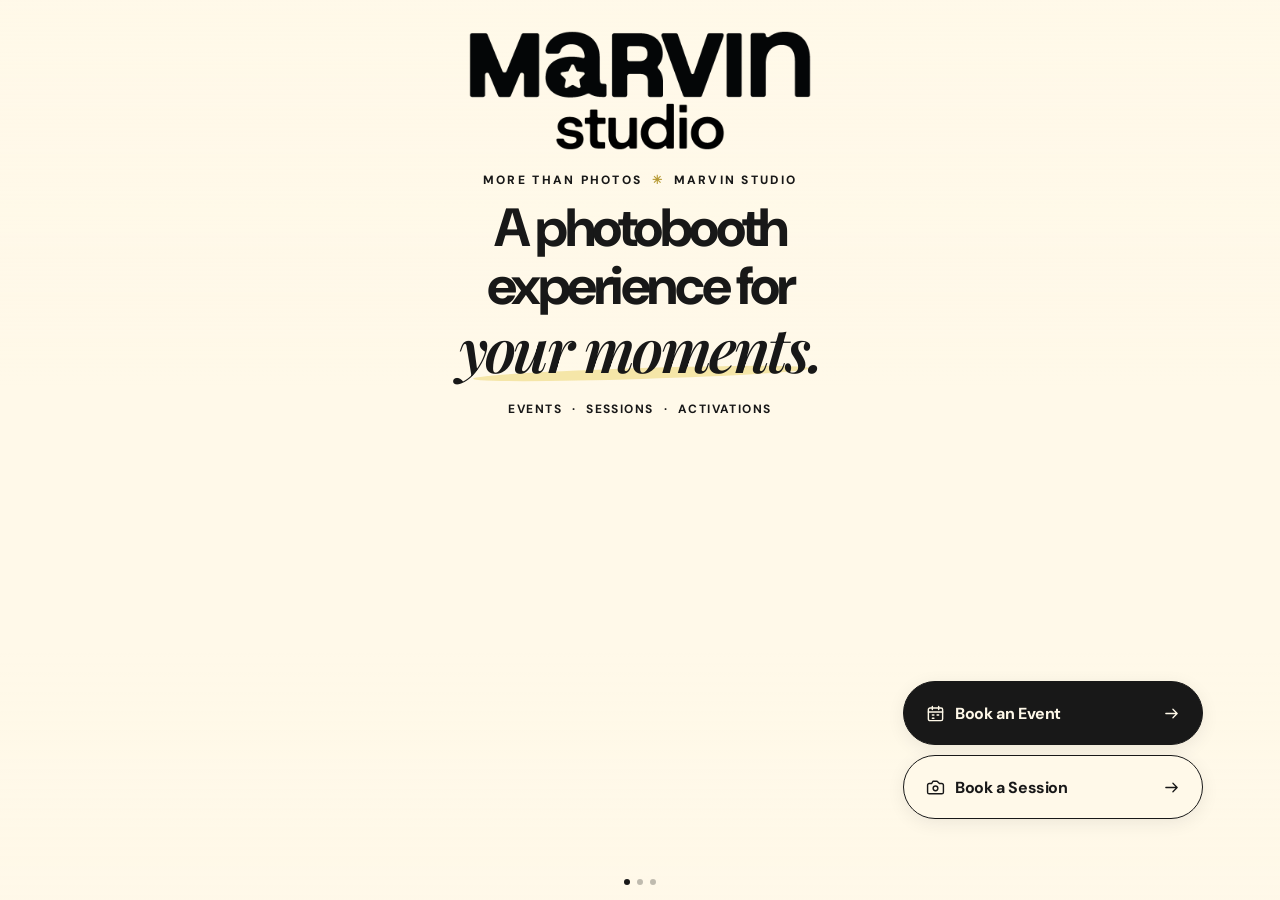
==== index.html @ f7cc3f46 "Publish MARVIN Studio website" ====
<!doctype html>
<html lang="en">
<head>
  <meta charset="utf-8">
  <meta name="viewport" content="width=device-width, initial-scale=1, viewport-fit=cover">
  <meta name="theme-color" content="#fff9e9">
  <meta name="description" content="MARVIN Studio — A photobooth experience for your moments.">
  <title>MARVIN Studio — More Than Photos</title>
  <link rel="preconnect" href="https://fonts.googleapis.com">
  <link rel="preconnect" href="https://fonts.gstatic.com" crossorigin>
  <link href="https://fonts.googleapis.com/css2?family=DM+Sans:wght@400;500;600;700;800&family=Playfair+Display:ital,wght@0,400;1,400;1,600;1,700&display=swap" rel="stylesheet">
  <link rel="preload" as="image" href="assets/01-xl-strip-hero.png">
  <link rel="stylesheet" href="marvin-homepage-styles.css?v=preview-crossfade-7">
</head>
<body>
  <main class="hero" aria-label="MARVIN Studio">
    <div class="hero__slides" aria-hidden="true">
      <div class="hero__slide hero__slide--xl"><img src="assets/01-xl-strip-hero.png" alt="" fetchpriority="high"></div>
      <div class="hero__slide hero__slide--mini"><img src="assets/02-mini-tote-hero.png" alt="" loading="eager"></div>
      <div class="hero__slide hero__slide--4r"><img src="assets/03-4r-hero.png" alt="" loading="eager"></div>
    </div>
    <div class="hero__shade" aria-hidden="true"></div>
    <header class="hero__heading">
      <a class="brand" href="index.html" aria-label="MARVIN Studio home"><img class="brand__wordmark" src="assets/marvin-logo-lossless.webp" alt="MARVIN"><span class="brand__studio" aria-hidden="true">STUDIO</span></a>
      <p class="hero__eyebrow">MORE THAN PHOTOS <span aria-hidden="true">✳</span> MARVIN STUDIO</p>
      <h1 class="hero__tagline"><span class="tagline__desktop">A photobooth<br>experience for<br><em>your moments.</em></span><span class="tagline__mobile">A photobooth experience<br>for <em>your moments,</em></span></h1>
      <p class="hero__support">EVENTS <span>·</span> SESSIONS <span>·</span> ACTIVATIONS</p>
    </header>
    <nav class="hero__actions" aria-label="Booking options">
      <a class="action action--event" href="book-event.html">
        <svg class="action__icon" aria-hidden="true" viewBox="0 0 24 24" fill="none" stroke="currentColor" stroke-width="1.8" stroke-linecap="round" stroke-linejoin="round"><rect x="3" y="5" width="18" height="16" rx="2"/><path d="M16 3v4M8 3v4M3 10h18"/><path d="M8 14h2M14 14h2M8 18h2"/></svg>
        <span class="action__label">Book an Event</span>
        <svg class="action__arrow" aria-hidden="true" viewBox="0 0 24 24" fill="none" stroke="currentColor" stroke-width="1.8" stroke-linecap="round" stroke-linejoin="round"><path d="M4 12h16M14 6l6 6-6 6"/></svg>
      </a>
      <a class="action action--session" href="book-session.html">
        <svg class="action__icon" aria-hidden="true" viewBox="0 0 24 24" fill="none" stroke="currentColor" stroke-width="1.8" stroke-linecap="round" stroke-linejoin="round"><path d="M14 4H9l-2 3H4a2 2 0 0 0-2 2v9a2 2 0 0 0 2 2h16a2 2 0 0 0 2-2V9a2 2 0 0 0-2-2h-3l-3-3Z"/><circle cx="12" cy="13" r="3"/></svg>
        <span class="action__label">Book a Session</span>
        <svg class="action__arrow" aria-hidden="true" viewBox="0 0 24 24" fill="none" stroke="currentColor" stroke-width="1.8" stroke-linecap="round" stroke-linejoin="round"><path d="M4 12h16M14 6l6 6-6 6"/></svg>
      </a>
    </nav>
    <div class="hero__pagination" aria-hidden="true"><i></i><i></i><i></i></div>
  </main>
</body>
</html>
---- marvin-homepage-styles.css ----
:root {
  --marvin-butter: #f5e6a8;
  --marvin-cream: #fff9e9;
  --marvin-ink: #181818;
  --slideshow-duration: 12s;
}
* { box-sizing: border-box; }
html, body { width: 100%; height: 100%; margin: 0; overflow: hidden; background: var(--marvin-cream); }
body { font-family: 'DM Sans', 'Helvetica Neue', Arial, sans-serif; -webkit-font-smoothing: antialiased; }
.hero { position: fixed; inset: 0; width: 100vw; height: 100vh; height: 100svh; height: 100dvh; overflow: hidden; isolation: isolate; background: var(--marvin-cream); }
.hero__slides, .hero__slide { position: absolute; inset: 0; width: 100%; height: 100%; }
.hero__slides { overflow: hidden; }
.hero__slide { z-index: 0; margin: 0; opacity: 0; animation: hero-crossfade var(--slideshow-duration) cubic-bezier(.45, 0, .55, 1) infinite, hero-layer var(--slideshow-duration) steps(1, end) infinite; will-change: opacity; }
.hero__slide img { display: block; width: 100%; height: 100%; object-fit: cover; object-position: left center; user-select: none; -webkit-user-drag: none; }
.hero__slide--xl { animation-delay: 0s; }
.hero__slide--mini { animation-delay: -4s; }
.hero__slide--4r { animation-delay: -8s; }
/* Subtle tonal wash only; no resizing or moving the photography. */
.hero__shade { position: absolute; inset: 0; z-index: 1; pointer-events: none; background: linear-gradient(to bottom, rgba(255,249,233,.36), rgba(255,249,233,0) 43%, rgba(255,249,233,0) 72%, rgba(255,249,233,.10)); }
.hero__heading { position: absolute; z-index: 3; top: max(2.6%, env(safe-area-inset-top)); left: 5%; width: 90%; display: flex; flex-direction: column; align-items: center; text-align: center; color: var(--marvin-ink); }
.brand { display: block; width: clamp(185px, 57vw, 315px); text-decoration: none; }
.brand__wordmark { display: block; width: 100%; height: auto; }
.hero__eyebrow { margin: clamp(13px, 2vh, 22px) 0 0; font-size: clamp(9px, 2.3vw, 12px); font-weight: 800; letter-spacing: .19em; }
.hero__eyebrow span { color: #b79b36; margin: 0 .35em; }
.hero__tagline { margin: clamp(8px, 1.4vh, 14px) 0 0; font-size: clamp(28px, 7.3vw, 43px); font-weight: 800; letter-spacing: -.065em; line-height: 1.07; text-wrap: balance; }
.hero__tagline em { display: inline-block; position: relative; font-family: 'Playfair Display', Georgia, serif; font-weight: 600; font-size: 1.13em; letter-spacing: -.045em; line-height: 1.1; white-space: nowrap; }
.hero__tagline em::after { content: ''; position: absolute; z-index: -1; height: .18em; background: var(--marvin-butter); bottom: .06em; left: 4%; width: 93%; transform: rotate(-1.8deg); border-radius: 100%; }
.hero__support { margin: clamp(11px, 1.8vh, 17px) 0 0; font-size: clamp(9px, 2.35vw, 12px); font-weight: 700; letter-spacing: .12em; }
.hero__support span { margin: 0 .45em; }
.hero__actions { position: absolute; z-index: 4; right: clamp(15px, 5vw, 36px); bottom: max(7.8%, calc(env(safe-area-inset-bottom) + 45px)); display: flex; width: min(56%, 260px); flex-direction: column; gap: 10px; }
.action { display: flex; min-height: 53px; align-items: center; gap: 10px; padding: 0 15px; border: 1.5px solid var(--marvin-ink); border-radius: 999px; color: var(--marvin-ink); background: var(--marvin-cream); font-size: clamp(12px, 3.1vw, 15px); font-weight: 700; letter-spacing: -.025em; text-decoration: none; box-shadow: 0 4px 18px rgba(0,0,0,.075); -webkit-tap-highlight-color: transparent; transition: transform .18s ease, box-shadow .18s ease; }
.action:hover { transform: translateY(-2px); box-shadow: 0 8px 22px rgba(0,0,0,.12); }
.action:active { transform: scale(.98); }
.action:focus-visible { outline: 3px solid #ae8c21; outline-offset: 3px; }
.action--event { color: var(--marvin-cream); background: var(--marvin-ink); }
.action--session { color: var(--marvin-ink); background: var(--marvin-cream); }
.action__icon { width: 19px; height: 19px; flex: 0 0 19px; }
.action__label { flex: 1; white-space: nowrap; }
.action__arrow { width: 17px; height: 17px; flex: 0 0 17px; }
.hero__pagination { position: absolute; z-index: 3; bottom: max(15px, env(safe-area-inset-bottom)); left: 50%; display: flex; gap: 7px; transform: translateX(-50%); }
.hero__pagination i { width: 6px; height: 6px; border-radius: 50%; background: rgba(24,24,24,.28); }
.hero__pagination i:first-child { background: var(--marvin-ink); }
/* Each slide holds for two seconds, then the incoming slide fades over it
   for two seconds with a gentle ease-in and ease-out. Keep the outgoing photo opaque to prevent background flashes.
   Order: XL Strip → 4R → Mini Tote → XL Strip. */
@keyframes hero-crossfade {
  0%, 33.333% { opacity: 1; }
  33.334%, 83.333% { opacity: 0; }
  100% { opacity: 1; }
}
@keyframes hero-layer {
  0%, 33.333% { z-index: 1; }
  33.334%, 83.332% { z-index: 0; }
  83.333%, 100% { z-index: 2; }
}
@media (max-width: 360px) { .hero__tagline { font-size: 26px; } .hero__actions { width: 60%; right: 12px; } .action { gap: 7px; padding: 0 12px; } }
@media (max-height: 680px) and (max-width: 699px) { .hero__heading { top: 1.5%; } .brand { width: 46vw; } .hero__eyebrow { margin-top: 7px; } .hero__tagline { margin-top: 5px; font-size: clamp(24px, 6.5vw, 32px); } .hero__support { margin-top: 7px; } .hero__actions { bottom: max(6%, calc(env(safe-area-inset-bottom) + 28px)); } }
@media (min-width: 700px) { .hero__heading { top: 3%; } .brand { width: min(28vw, 350px); } .hero__tagline { font-size: clamp(40px, 4.2vw, 72px); } .hero__actions { right: 6%; bottom: 9%; width: min(25vw, 300px); } .action { min-height: 64px; font-size: 16px; padding: 0 22px; } }
@media (prefers-reduced-motion: reduce) { .hero__slide { animation: none; } .hero__slide--xl { opacity: 1; } .hero__slide--mini, .hero__slide--4r { opacity: 0; } .action { transition: none; } }

/* Mobile composition follows the supplied portrait reference. */
.brand__studio, .tagline__mobile { display: none; }
@media (max-width: 699px) {
  .hero__shade { background: none; }
  .hero__heading { top: max(2.8%, env(safe-area-inset-top)); left: 4%; width: 92%; }
  .brand { position: relative; width: 56vw; height: 16.7vw; overflow: hidden; }
  .brand__wordmark { position: absolute; top: 0; left: 0; width: 100%; clip-path: inset(0 0 42% 0); }
  .brand__studio { position: absolute; display: block; bottom: 0; left: 0; width: 100%; padding-left: .65em; color: #080808; font-size: 3.6vw; font-weight: 600; line-height: 1; letter-spacing: .65em; }
  .hero__eyebrow, .tagline__desktop { display: none; }
  .tagline__mobile { display: block; }
  .hero__tagline { margin: 4.4vw 0 0; font-family: Georgia, 'Times New Roman', serif; font-size: 6.95vw; font-weight: 400; letter-spacing: -.035em; line-height: 1.03; text-wrap: initial; }
  .hero__tagline em { font-family: inherit; font-size: 1em; font-weight: 400; letter-spacing: -.035em; line-height: inherit; }
  .hero__tagline em::after { height: .12em; bottom: -.23em; left: -2%; width: 104%; background: #ffda75; transform: rotate(-.5deg); }
  .hero__support { margin: 5.3vw 0 0; font-size: 2.15vw; font-weight: 800; letter-spacing: .29em; white-space: nowrap; }
  .hero__support span { margin: 0 .6em; }
  .hero__slide img { object-position: left center; }
  .hero__actions { left: 14.2%; right: auto; bottom: max(5.9%, calc(env(safe-area-inset-bottom) + 22px)); width: 71.6%; gap: 1.6vw; }
  .action { min-height: 0; height: 12.85vw; padding: 0 7.8vw 0 11vw; gap: 4.8vw; border: 0; font-size: 4.7vw; font-weight: 700; letter-spacing: -.045em; box-shadow: 0 4px 8px #00000013; }
  .action--event { background: #ffda75; color: #080808; }
  .action--session { background: #151515; color: #fffaf0; }
  .action__icon { width: 6vw; height: 6vw; flex-basis: 6vw; }
  .action__arrow { width: 5.2vw; height: 5.2vw; flex-basis: 5.2vw; }
  .hero__pagination { bottom: max(2.45%, env(safe-area-inset-bottom)); gap: 2vw; }
  .hero__pagination i { width: 1.5vw; height: 1.5vw; background: transparent; border: 1px solid #8e8981; }
  .hero__pagination i:first-child { border-color: var(--marvin-ink); }
}

/* Center each model independently in the viewport. The source photos are
   941 × 1671; model centerlines are x=325 (Mini Tote) and x=290 (4R).
   Scale the centerline by the photo's cover factor, then place it at 50vw.
   XL Strip keeps its original image positioning. */
@media (max-width: 699px) {
  .hero__slide--mini { --portrait-offset: calc(50vw - max(34.5377vw, 19.4494dvh)); }
  .hero__slide--4r { --portrait-offset: calc(50vw - max(30.8183vw, 17.3549dvh)); }
  .hero__slide--mini::before,
  .hero__slide--4r::before {
    content: '';
    position: absolute;
    inset: 0;
    /* Use a clean backdrop: the source edge includes clothing near the bottom. */
    background: linear-gradient(155deg, #ffe6b5 0%, #ffdfa0 48%, #ffe4ad 100%);
  }
  .hero__slide--mini img,
  .hero__slide--4r img {
    position: relative;
    transform: translateX(var(--portrait-offset));
    /* Blend the exposed photo boundary without stretching any image pixels. */
    -webkit-mask-image: linear-gradient(to right, transparent, #000 5%);
    mask-image: linear-gradient(to right, transparent, #000 5%);
  }
}
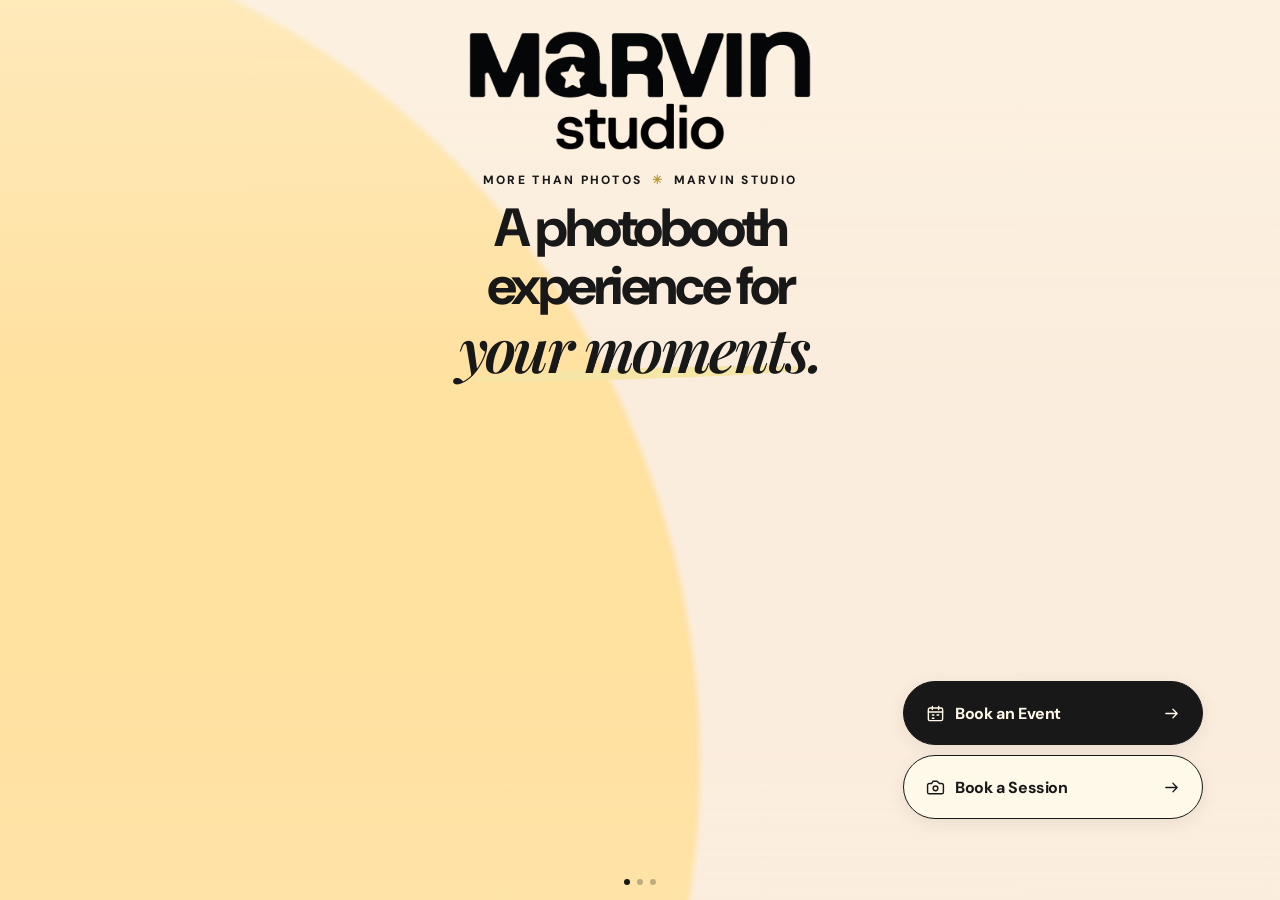
==== commit 66afd6c8: "text change and image change change the image for mobile design" ====
--- a/index.html
+++ b/index.html
@@ -3,28 +3,28 @@
 <head>
   <meta charset="utf-8">
   <meta name="viewport" content="width=device-width, initial-scale=1, viewport-fit=cover">
+  <meta name="theme-color" media="(max-width: 699px), (max-width: 1000px) and (max-height: 540px) and (orientation: landscape) and (pointer: coarse)" content="#fbeddd">
   <meta name="theme-color" content="#fff9e9">
   <meta name="description" content="MARVIN Studio — A photobooth experience for your moments.">
   <title>MARVIN Studio — More Than Photos</title>
   <link rel="preconnect" href="https://fonts.googleapis.com">
   <link rel="preconnect" href="https://fonts.gstatic.com" crossorigin>
   <link href="https://fonts.googleapis.com/css2?family=DM+Sans:wght@400;500;600;700;800&family=Playfair+Display:ital,wght@0,400;1,400;1,600;1,700&display=swap" rel="stylesheet">
-  <link rel="preload" as="image" href="assets/01-xl-strip-hero.png">
-  <link rel="stylesheet" href="marvin-homepage-styles.css?v=preview-crossfade-7">
+  <link rel="preload" as="image" href="assets/01-xl-strip-hero.png?v=transparent-2">
+  <link rel="stylesheet" href="marvin-homepage-styles.css?v=portrait-buttons-19">
 </head>
 <body>
   <main class="hero" aria-label="MARVIN Studio">
     <div class="hero__slides" aria-hidden="true">
-      <div class="hero__slide hero__slide--xl"><img src="assets/01-xl-strip-hero.png" alt="" fetchpriority="high"></div>
-      <div class="hero__slide hero__slide--mini"><img src="assets/02-mini-tote-hero.png" alt="" loading="eager"></div>
-      <div class="hero__slide hero__slide--4r"><img src="assets/03-4r-hero.png" alt="" loading="eager"></div>
+      <div class="hero__slide hero__slide--xl"><picture><source media="(max-width: 699px), (max-width: 1000px) and (max-height: 540px) and (orientation: landscape) and (pointer: coarse)" srcset="assets/01-xl-strip-mobile.png"><img src="assets/01-xl-strip-hero.png?v=transparent-2" alt="" fetchpriority="high"></picture></div>
+      <div class="hero__slide hero__slide--mini"><picture><source media="(max-width: 699px), (max-width: 1000px) and (max-height: 540px) and (orientation: landscape) and (pointer: coarse)" srcset="assets/02-mini-tote-mobile.png"><img src="assets/02-mini-tote-hero.png?v=transparent-2" alt="" loading="eager"></picture></div>
+      <div class="hero__slide hero__slide--4r"><picture><source media="(max-width: 699px), (max-width: 1000px) and (max-height: 540px) and (orientation: landscape) and (pointer: coarse)" srcset="assets/03-4r-mobile.png"><img src="assets/03-4r-hero.png?v=transparent-2" alt="" loading="eager"></picture></div>
     </div>
     <div class="hero__shade" aria-hidden="true"></div>
     <header class="hero__heading">
       <a class="brand" href="index.html" aria-label="MARVIN Studio home"><img class="brand__wordmark" src="assets/marvin-logo-lossless.webp" alt="MARVIN"><span class="brand__studio" aria-hidden="true">STUDIO</span></a>
       <p class="hero__eyebrow">MORE THAN PHOTOS <span aria-hidden="true">✳</span> MARVIN STUDIO</p>
       <h1 class="hero__tagline"><span class="tagline__desktop">A photobooth<br>experience for<br><em>your moments.</em></span><span class="tagline__mobile">A photobooth experience<br>for <em>your moments,</em></span></h1>
-      <p class="hero__support">EVENTS <span>·</span> SESSIONS <span>·</span> ACTIVATIONS</p>
     </header>
     <nav class="hero__actions" aria-label="Booking options">
       <a class="action action--event" href="book-event.html">
--- a/marvin-homepage-styles.css
+++ b/marvin-homepage-styles.css
@@ -10,7 +10,7 @@
 .hero { position: fixed; inset: 0; width: 100vw; height: 100vh; height: 100svh; height: 100dvh; overflow: hidden; isolation: isolate; background: var(--marvin-cream); }
 .hero__slides, .hero__slide { position: absolute; inset: 0; width: 100%; height: 100%; }
 .hero__slides { overflow: hidden; }
-.hero__slide { z-index: 0; margin: 0; opacity: 0; animation: hero-crossfade var(--slideshow-duration) cubic-bezier(.45, 0, .55, 1) infinite, hero-layer var(--slideshow-duration) steps(1, end) infinite; will-change: opacity; }
+.hero__slide { z-index: 0; margin: 0; opacity: 0; animation: hero-crossfade var(--slideshow-duration) linear infinite; will-change: opacity; }
 .hero__slide img { display: block; width: 100%; height: 100%; object-fit: cover; object-position: left center; user-select: none; -webkit-user-drag: none; }
 .hero__slide--xl { animation-delay: 0s; }
 .hero__slide--mini { animation-delay: -4s; }
@@ -40,72 +40,123 @@
 .hero__pagination { position: absolute; z-index: 3; bottom: max(15px, env(safe-area-inset-bottom)); left: 50%; display: flex; gap: 7px; transform: translateX(-50%); }
 .hero__pagination i { width: 6px; height: 6px; border-radius: 50%; background: rgba(24,24,24,.28); }
 .hero__pagination i:first-child { background: var(--marvin-ink); }
-/* Each slide holds for two seconds, then the incoming slide fades over it
-   for two seconds with a gentle ease-in and ease-out. Keep the outgoing photo opaque to prevent background flashes.
-   Order: XL Strip → 4R → Mini Tote → XL Strip. */
+/* Overlap the fades so the next portrait appears as the current one leaves. */
 @keyframes hero-crossfade {
-  0%, 33.333% { opacity: 1; }
-  33.334%, 83.333% { opacity: 0; }
+  0%, 12.5% { opacity: 1; }
+  33.333%, 79.167% { opacity: 0; }
   100% { opacity: 1; }
 }
-@keyframes hero-layer {
-  0%, 33.333% { z-index: 1; }
-  33.334%, 83.332% { z-index: 0; }
-  83.333%, 100% { z-index: 2; }
-}
-@media (max-width: 360px) { .hero__tagline { font-size: 26px; } .hero__actions { width: 60%; right: 12px; } .action { gap: 7px; padding: 0 12px; } }
-@media (max-height: 680px) and (max-width: 699px) { .hero__heading { top: 1.5%; } .brand { width: 46vw; } .hero__eyebrow { margin-top: 7px; } .hero__tagline { margin-top: 5px; font-size: clamp(24px, 6.5vw, 32px); } .hero__support { margin-top: 7px; } .hero__actions { bottom: max(6%, calc(env(safe-area-inset-bottom) + 28px)); } }
 @media (min-width: 700px) { .hero__heading { top: 3%; } .brand { width: min(28vw, 350px); } .hero__tagline { font-size: clamp(40px, 4.2vw, 72px); } .hero__actions { right: 6%; bottom: 9%; width: min(25vw, 300px); } .action { min-height: 64px; font-size: 16px; padding: 0 22px; } }
 @media (prefers-reduced-motion: reduce) { .hero__slide { animation: none; } .hero__slide--xl { opacity: 1; } .hero__slide--mini, .hero__slide--4r { opacity: 0; } .action { transition: none; } }
 
 /* Mobile composition follows the supplied portrait reference. */
 .brand__studio, .tagline__mobile { display: none; }
-@media (max-width: 699px) {
-  .hero__shade { background: none; }
-  .hero__heading { top: max(2.8%, env(safe-area-inset-top)); left: 4%; width: 92%; }
-  .brand { position: relative; width: 56vw; height: 16.7vw; overflow: hidden; }
+@media (max-width: 699px), (max-width: 1000px) and (max-height: 540px) and (orientation: landscape) and (pointer: coarse) {
+  :root { --mobile-hero-cream: #fbeddd; }
+  html, body { height: auto; overflow: visible; background: var(--mobile-hero-cream); }
+  .hero {
+    --hero-gutter-left: max(12px, calc(env(safe-area-inset-left) + 8px));
+    --hero-gutter-right: max(12px, calc(env(safe-area-inset-right) + 8px));
+    position: relative;
+    width: 100%;
+    height: auto;
+    background:
+      radial-gradient(ellipse 67% 78% at -18% 73%, #ffdf92 0%, #ffe6ab 99.5%, transparent 100%),
+      radial-gradient(ellipse at 53% 45%, #fff4e8, var(--mobile-hero-cream) 75%);
+    min-height: 100vh;
+    min-height: 100svh;
+    display: grid;
+    grid-template-rows:
+      [heading-start] auto
+      [photo-start] minmax(clamp(140px, 31svh, 250px), 1fr)
+      [actions-start] auto
+      [pagination-start] auto
+      [photo-end];
+    justify-items: center;
+    padding: calc(env(safe-area-inset-top) + clamp(8px, 2.9svh, 26px))
+      var(--hero-gutter-right)
+      calc(env(safe-area-inset-bottom) + clamp(8px, 2svh, 20px))
+      var(--hero-gutter-left);
+  }
+  .hero__shade { display: none; }
+  .hero > :is(.hero__heading, .hero__slides, .hero__actions, .hero__pagination) { grid-column: 1; }
+  .hero__heading {
+    position: relative;
+    grid-row: heading-start;
+    inset: auto;
+    width: 100%;
+    min-width: 0;
+    padding-bottom: 0;
+  }
+  .hero__slides {
+    position: relative;
+    grid-row: photo-start / photo-end;
+    inset: auto;
+    width: auto;
+    height: auto;
+    min-height: 0;
+    justify-self: stretch;
+    margin-inline: calc(-1 * var(--hero-gutter-left)) calc(-1 * var(--hero-gutter-right));
+    overflow: visible;
+    margin-bottom: calc(-1 * (env(safe-area-inset-bottom) + clamp(8px, 2svh, 20px)));
+  }
+
+  .hero__slide--xl { animation-delay: 0s; }
+  .hero__slide--mini { animation-delay: -4s; }
+
+  .hero__slide img {
+    position: absolute;
+    top: auto;
+    bottom: 0;
+    left: 50%;
+    width: auto;
+    height: 100%;
+    max-width: none;
+    object-fit: contain;
+    transform: translateX(-50%);
+  }
+  .hero__slide--xl img { height: 125%; bottom: -19%; }
+  .hero__slides { pointer-events: none; }
+  .brand { position: relative; width: clamp(130px, min(56vw, 28svh), 300px); aspect-ratio: 56 / 16.7; overflow: hidden; container-type: inline-size; }
   .brand__wordmark { position: absolute; top: 0; left: 0; width: 100%; clip-path: inset(0 0 42% 0); }
-  .brand__studio { position: absolute; display: block; bottom: 0; left: 0; width: 100%; padding-left: .65em; color: #080808; font-size: 3.6vw; font-weight: 600; line-height: 1; letter-spacing: .65em; }
+  .brand__studio { position: absolute; display: block; bottom: 0; left: 0; width: 100%; padding-left: .65em; color: #080808; font-size: 6.43cqw; font-weight: 600; line-height: 1; letter-spacing: .65em; }
   .hero__eyebrow, .tagline__desktop { display: none; }
   .tagline__mobile { display: block; }
-  .hero__tagline { margin: 4.4vw 0 0; font-family: Georgia, 'Times New Roman', serif; font-size: 6.95vw; font-weight: 400; letter-spacing: -.035em; line-height: 1.03; text-wrap: initial; }
-  .hero__tagline em { font-family: inherit; font-size: 1em; font-weight: 400; letter-spacing: -.035em; line-height: inherit; }
+  .hero__tagline { margin: clamp(9px, min(4.4vw, 2.4svh), 22px) 0 0; font-family: Georgia, 'Times New Roman', serif; font-size: clamp(22px, min(6.95vw, 4.9svh), 42px); font-weight: 400; letter-spacing: -.035em; line-height: 1.06; text-wrap: initial; }
+  .hero__tagline { position: relative; isolation: isolate; }
+  .hero__tagline::before {
+    content: '';
+    position: absolute;
+    z-index: -1;
+    inset: -8% -5% -12%;
+    background: #ffe29a;
+    border-radius: 48% 42% 46% 38% / 32% 45% 35% 50%;
+    transform: rotate(-1.5deg);
+  }
+  .hero__tagline em { font-family: inherit; font-size: 1em; font-weight: 400; letter-spacing: -.035em; line-height: inherit; white-space: normal; }
   .hero__tagline em::after { height: .12em; bottom: -.23em; left: -2%; width: 104%; background: #ffda75; transform: rotate(-.5deg); }
-  .hero__support { margin: 5.3vw 0 0; font-size: 2.15vw; font-weight: 800; letter-spacing: .29em; white-space: nowrap; }
-  .hero__support span { margin: 0 .6em; }
-  .hero__slide img { object-position: left center; }
-  .hero__actions { left: 14.2%; right: auto; bottom: max(5.9%, calc(env(safe-area-inset-bottom) + 22px)); width: 71.6%; gap: 1.6vw; }
-  .action { min-height: 0; height: 12.85vw; padding: 0 7.8vw 0 11vw; gap: 4.8vw; border: 0; font-size: 4.7vw; font-weight: 700; letter-spacing: -.045em; box-shadow: 0 4px 8px #00000013; }
+  .hero__support { margin: clamp(10px, min(5.3vw, 3.3svh), 26px) 0 0; font-size: clamp(9px, 2.15vw, 13px); font-weight: 800; letter-spacing: clamp(.09em, .6vw, .29em); }
+  .hero__support span { margin: 0 .4em; }
+  .hero__actions { position: relative; grid-row: actions-start; inset: auto; width: min(100%, clamp(240px, 80vw, 400px)); min-width: 0; margin-top: clamp(10px, 2svh, 16px); gap: clamp(6px, 1.6vw, 10px); }
+  .action { min-height: clamp(52px, min(14vw, 9svh), 70px); padding: 7px clamp(10px, 5.5vw, 27px); gap: clamp(7px, 3.5vw, 17px); border: 0; font-size: clamp(16px, min(5vw, 3.5svh), 24px); font-weight: 700; letter-spacing: -.035em; box-shadow: 0 4px 8px #00000013; }
   .action--event { background: #ffda75; color: #080808; }
   .action--session { background: #151515; color: #fffaf0; }
-  .action__icon { width: 6vw; height: 6vw; flex-basis: 6vw; }
-  .action__arrow { width: 5.2vw; height: 5.2vw; flex-basis: 5.2vw; }
-  .hero__pagination { bottom: max(2.45%, env(safe-area-inset-bottom)); gap: 2vw; }
-  .hero__pagination i { width: 1.5vw; height: 1.5vw; background: transparent; border: 1px solid #8e8981; }
+  .action__label { min-width: 0; white-space: normal; }
+  .action__icon { width: clamp(17px, 5vw, 26px); height: auto; flex-basis: clamp(17px, 5vw, 26px); }
+  .action__arrow { width: clamp(15px, 4.3vw, 23px); height: auto; flex-basis: clamp(15px, 4.3vw, 23px); }
+  .hero__pagination { position: relative; grid-row: pagination-start; inset: auto; margin-top: clamp(7px, 1.8svh, 17px); gap: clamp(6px, 2vw, 10px); transform: none; }
+  .hero__pagination i { width: clamp(5px, 1.5vw, 8px); height: clamp(5px, 1.5vw, 8px); background: transparent; border: 1px solid #8e8981; }
   .hero__pagination i:first-child { border-color: var(--marvin-ink); }
 }
 
-/* Center each model independently in the viewport. The source photos are
-   941 × 1671; model centerlines are x=325 (Mini Tote) and x=290 (4R).
-   Scale the centerline by the photo's cover factor, then place it at 50vw.
-   XL Strip keeps its original image positioning. */
-@media (max-width: 699px) {
-  .hero__slide--mini { --portrait-offset: calc(50vw - max(34.5377vw, 19.4494dvh)); }
-  .hero__slide--4r { --portrait-offset: calc(50vw - max(30.8183vw, 17.3549dvh)); }
-  .hero__slide--mini::before,
-  .hero__slide--4r::before {
-    content: '';
-    position: absolute;
-    inset: 0;
-    /* Use a clean backdrop: the source edge includes clothing near the bottom. */
-    background: linear-gradient(155deg, #ffe6b5 0%, #ffdfa0 48%, #ffe4ad 100%);
-  }
-  .hero__slide--mini img,
-  .hero__slide--4r img {
-    position: relative;
-    transform: translateX(var(--portrait-offset));
-    /* Blend the exposed photo boundary without stretching any image pixels. */
-    -webkit-mask-image: linear-gradient(to right, transparent, #000 5%);
-    mask-image: linear-gradient(to right, transparent, #000 5%);
+@media (prefers-reduced-motion: reduce) {
+  @media (max-width: 699px), (max-width: 1000px) and (max-height: 540px) and (orientation: landscape) and (pointer: coarse) {
+    .hero__slide--xl { opacity: 1; }
+    .hero__slide--mini { opacity: 0; }
   }
 }
+
+@media (min-width: 700px) and (min-height: 541px), (min-width: 1001px), (min-width: 700px) and (pointer: fine) {
+  .hero { background: radial-gradient(ellipse 65% 95% at -10% 85%, #ffe1a0 99%, transparent 100%), #fbeddd; }
+  .hero__slide img { object-fit: contain; object-position: 18% center; }
+}
